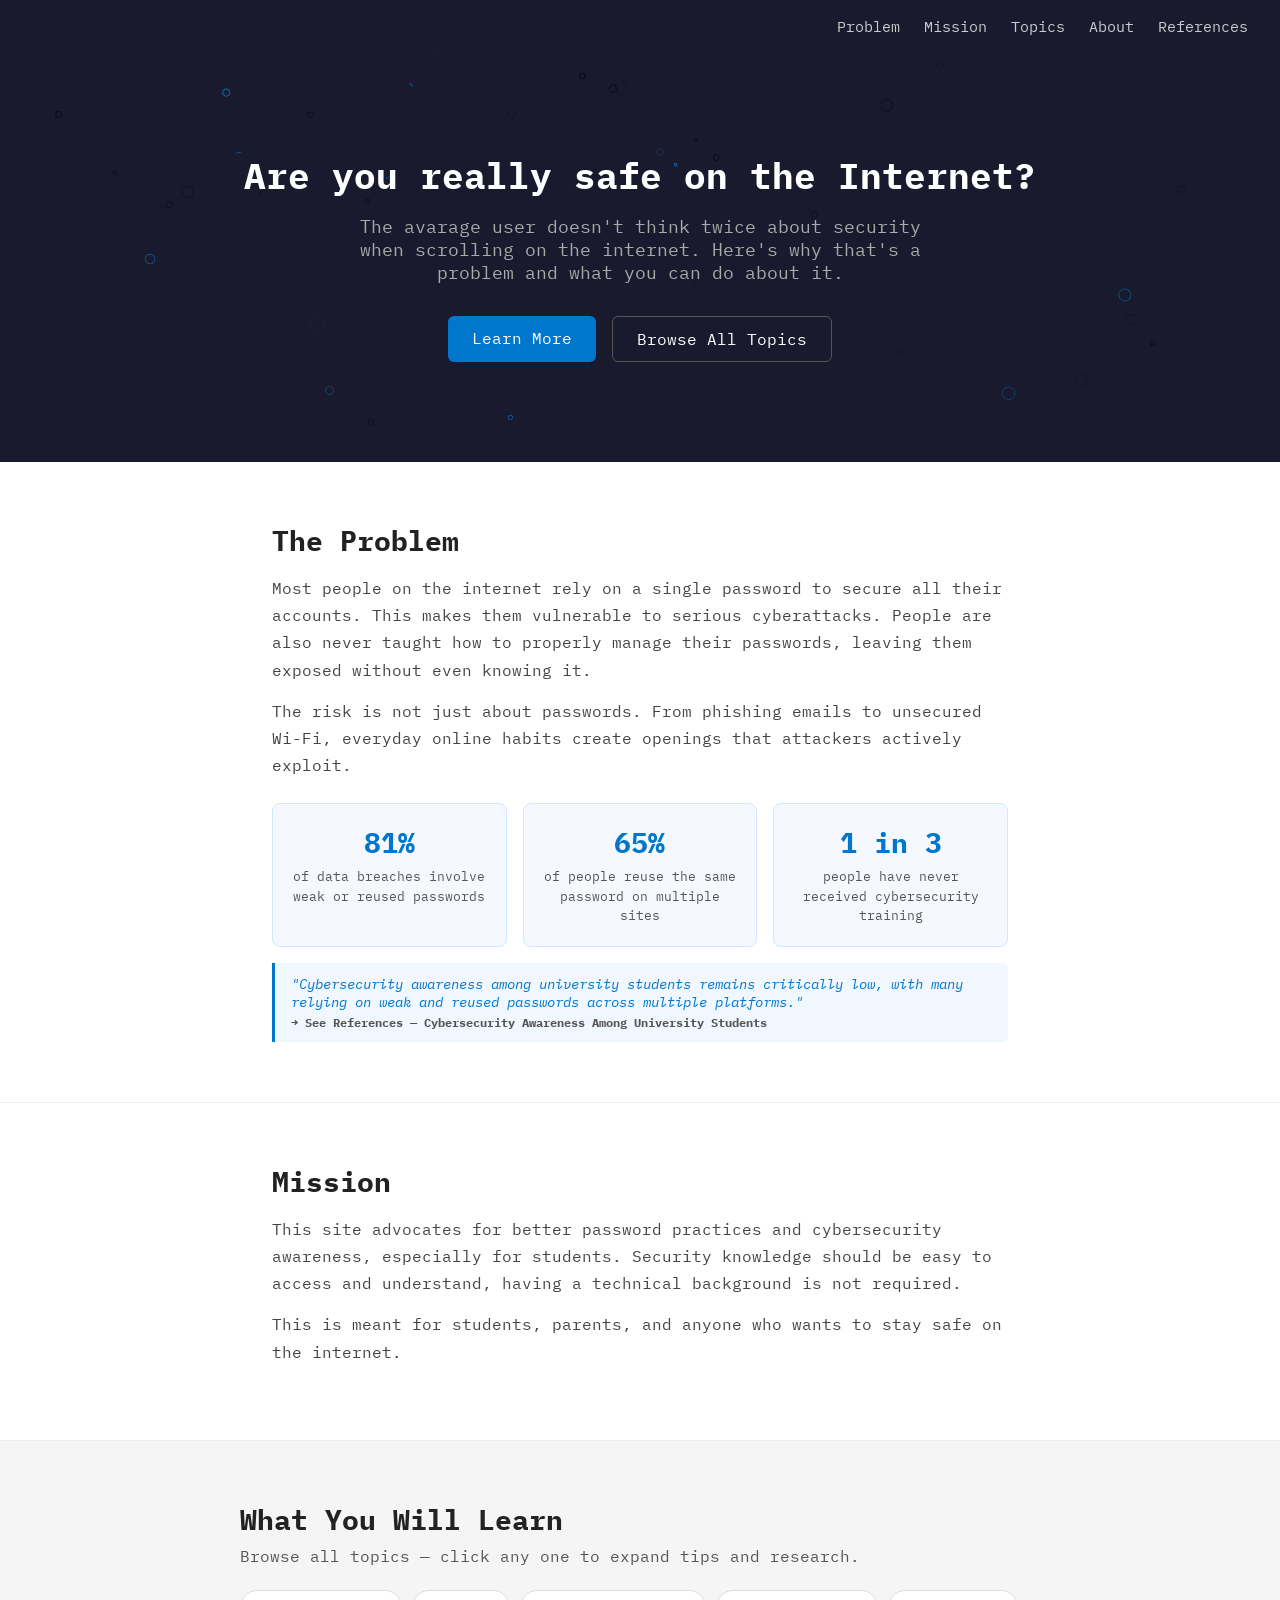
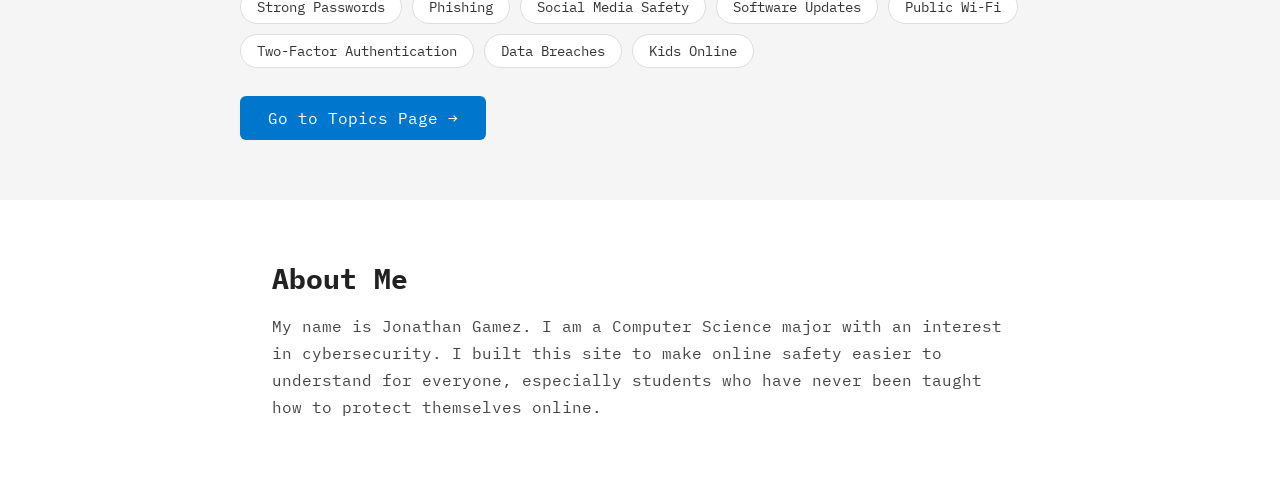
==== index.html @ 67e5fc2c "first commit" ====
<!DOCTYPE html>
<html lang="en">
<head>
  <meta charset="UTF-8" />
  <meta name="viewport" content="width=device-width, initial-scale=1.0" />
  <title>Cybersecurity Awareness</title>
  <link rel="stylesheet" href="style.css" />
</head>
<body>

  <nav>
    <a class="logo" href="index.html"></a>
    <ul>
      <li><a href="#problem">Problem</a></li>
      <li><a href="#mission">Mission</a></li>
      <li><a href="topics.html">Topics</a></li>
      <li><a href="#about">About</a></li>
      <li><a href="references.html">References</a></li>
    </ul>
  </nav>

  <div class="hero">
    <div class="hero-canvas-wrap">
      <canvas id="canvas-particles"></canvas>
    </div>
    <div class="hero-content">
      <h1>Are you really safe on the Internet?</h1>
      <p>The avarage user doesn't think twice about security when scrolling on the internet. Here's why that's a problem and what you can do about it.</p>
      <div class="hero-buttons">
        <a class="btn-primary" href="#problem">Learn More</a>
        <a class="btn-secondary" href="topics.html">Browse All Topics</a>
      </div>
    </div>
  </div>

  <section id="problem">
    <h2>The Problem</h2>
    <p>
      Most people on the internet rely on a single password to secure all their accounts.
      This makes them vulnerable to serious cyberattacks. People are also never taught
      how to properly manage their passwords, leaving them exposed without even knowing it.
    </p>
    <p>
      The risk is not just about passwords. From phishing emails to unsecured Wi-Fi,
      everyday online habits create openings that attackers actively exploit.
    </p>

    <div class="stat-grid">
      <div class="stat-card">
        <div class="num">81%</div>
        <div class="label">of data breaches involve weak or reused passwords</div>
      </div>
      <div class="stat-card">
        <div class="num">65%</div>
        <div class="label">of people reuse the same password on multiple sites</div>
      </div>
      <div class="stat-card">
        <div class="num">1 in 3</div>
        <div class="label">people have never received cybersecurity training</div>
      </div>
    </div>

    <a class="cite-quote" href="references.html">
      "Cybersecurity awareness among university students remains critically low, with many relying on weak and reused passwords across multiple platforms."
      <span>&#8594; See References &mdash; Cybersecurity Awareness Among University Students</span>
    </a>
  </section>

  <hr>

  <section id="mission">
    <h2>Mission</h2>
    <p>
      This site advocates for better password practices and cybersecurity awareness,
      especially for students. Security knowledge should be easy to access and
      understand, having a technical background is not required.
    </p>
    <p>
      This is meant for students, parents, and anyone who wants to stay safe on the internet.
    </p>
  </section>

  <hr>

  <div class="topics-preview">
    <div class="topics-preview-inner">
      <h2>What You Will Learn</h2>
      <p>Browse all topics — click any one to expand tips and research.</p>
      <div class="topic-chips">
        <span class="chip">Strong Passwords</span>
        <span class="chip">Phishing</span>
        <span class="chip">Social Media Safety</span>
        <span class="chip">Software Updates</span>
        <span class="chip">Public Wi-Fi</span>
        <span class="chip">Two-Factor Authentication</span>
        <span class="chip">Data Breaches</span>
        <span class="chip">Kids Online</span>
      </div>
      <a class="btn-topics" href="topics.html">Go to Topics Page &rarr;</a>
    </div>
  </div>

  <section id="about">
    <h2>About Me</h2>
    <p>
      My name is Jonathan Gamez. I am a Computer Science major with an interest in
      cybersecurity. I built this site to make online safety easier to understand
      for everyone, especially students who have never been taught how to protect
      themselves online.
    </p>
  </section>


  <script src="main.js"></script>
</body>
</html>
---- style.css ----
@import url('https://fonts.googleapis.com/css2?family=IBM+Plex+Mono:wght@400;500;700&display=swap');

* {
  margin: 0;
  padding: 0;
  box-sizing: border-box;
}

body {
  font-family: 'IBM Plex Mono', monospace;
  color: #222;
  background-color: #fff;
}

/* ── Navigation ── */
nav {
  background-color: #1a1a2e;
  padding: 16px 32px;
  display: flex;
  justify-content: space-between;
  align-items: center;
  position: sticky;
  top: 0;
  z-index: 100;
}

nav .logo {
  color: #fff;
  font-size: 20px;
  font-weight: bold;
  text-decoration: none;
}

nav ul {
  list-style: none;
  display: flex;
  gap: 24px;
}

nav ul a {
  color: #ccc;
  text-decoration: none;
  font-size: 15px;
}

nav ul a:hover { color: #fff; }
nav ul a.active { color: #fff; border-bottom: 2px solid #0077cc; padding-bottom: 2px; }

/* ── Hero ── */
.hero {
  background-color: #1a1a2e;
  color: #fff;
  text-align: center;
  padding: 100px 32px;
  position: relative;
  overflow: hidden;
}

.hero-canvas-wrap {
  position: absolute;
  top: 0; left: 0;
  width: 100%;
  height: 100%;
  pointer-events: none;
}

#canvas-particles {
  display: block;
}

.hero-content {
  position: relative;
  z-index: 2;
}

.hero h1 {
  font-size: 36px;
  margin-bottom: 16px;
}

.hero p {
  font-size: 18px;
  color: #aaa;
  max-width: 600px;
  margin: 0 auto 32px;
}

.hero-buttons {
  display: flex;
  gap: 16px;
  justify-content: center;
  flex-wrap: wrap;
}

.btn-primary {
  background-color: #0077cc;
  color: #fff;
  padding: 12px 24px;
  border-radius: 6px;
  text-decoration: none;
  font-size: 16px;
}

.btn-secondary {
  background-color: transparent;
  color: #fff;
  padding: 12px 24px;
  border-radius: 6px;
  text-decoration: none;
  font-size: 16px;
  border: 1px solid #555;
}

.btn-secondary:hover { border-color: #fff; }

/* ── Sections ── */
section {
  padding: 60px 32px;
  max-width: 800px;
  margin: 0 auto;
}

section h2 { font-size: 28px; margin-bottom: 16px; }
section p { font-size: 16px; line-height: 1.7; color: #444; margin-bottom: 14px; }

hr { border: none; border-top: 1px solid #eee; }

/* ── Clickable Quote ── */
.cite-quote {
  display: block;
  background-color: #f0f7ff;
  border-left: 3px solid #0077cc;
  border-radius: 0 6px 6px 0;
  padding: 12px 16px;
  margin-top: 16px;
  font-size: 14px;
  color: #0077cc;
  text-decoration: none;
  font-style: italic;
  transition: background-color 0.2s;
}

.cite-quote:hover { background-color: #daeeff; text-decoration: underline; }

.cite-quote span {
  font-style: normal;
  font-weight: bold;
  font-size: 12px;
  display: block;
  margin-top: 4px;
  color: #555;
}

/* ── Stat Grid ── */
.stat-grid {
  display: grid;
  grid-template-columns: repeat(auto-fit, minmax(180px, 1fr));
  gap: 16px;
  margin-top: 24px;
}

.stat-card {
  background: #f5f9ff;
  border: 1px solid #d0e8ff;
  border-radius: 8px;
  padding: 20px;
  text-align: center;
}

.stat-card .num { font-size: 28px; font-weight: bold; color: #0077cc; }
.stat-card .label { font-size: 13px; color: #555; margin-top: 6px; line-height: 1.5; }

/* ── Topics Preview ── */
.topics-preview {
  background-color: #f5f5f5;
  padding: 60px 32px;
}

.topics-preview-inner { max-width: 800px; margin: 0 auto; }
.topics-preview h2 { font-size: 28px; margin-bottom: 8px; }
.topics-preview p { font-size: 16px; color: #555; margin-bottom: 24px; }

.topic-chips { display: flex; flex-wrap: wrap; gap: 10px; margin-bottom: 28px; }

.chip {
  background: #fff;
  border: 1px solid #ddd;
  border-radius: 99px;
  padding: 7px 16px;
  font-size: 14px;
  color: #333;
}

.btn-topics {
  display: inline-block;
  background-color: #0077cc;
  color: #fff;
  padding: 12px 28px;
  border-radius: 6px;
  text-decoration: none;
  font-size: 16px;
}

/* ── Topics Page ── */
.page-header {
  background-color: #1a1a2e;
  color: #fff;
  padding: 48px 32px;
  text-align: center;
}

.page-header h1 { font-size: 32px; margin-bottom: 12px; }
.page-header p { font-size: 16px; color: #aaa; max-width: 560px; margin: 0 auto; }

.topics-main {
  max-width: 780px;
  margin: 48px auto;
  padding: 0 24px 64px;
}

.topicList { display: flex; flex-direction: column; gap: 12px; }

.listItem {
  background: #fff;
  border: 1px solid #e5e5e5;
  border-radius: 10px;
  padding: 20px 24px;
  cursor: pointer;
  transition: border-color 0.2s;
  overflow: hidden;
}

.listItem:hover { border-color: #0077cc; }
.listItem.expanded { border-color: #0077cc; border-width: 2px; }

.item-header {
  display: flex;
  align-items: center;
  gap: 14px;
}

.item-icon {
  width: 40px;
  height: 40px;
  border-radius: 8px;
  background-color: #e8f4fd;
  display: flex;
  align-items: center;
  justify-content: center;
  font-size: 20px;
  flex-shrink: 0;
}

.item-title { font-size: 17px; font-weight: bold; color: #1a1a2e; flex: 1; }

.item-arrow { font-size: 18px; color: #0077cc; transition: transform 0.3s; }
.listItem.expanded .item-arrow { transform: rotate(180deg); }

.item-body {
  display: none;
  margin-top: 16px;
  padding-top: 16px;
  border-top: 1px solid #eee;
}

.listItem.expanded .item-body { display: block; }

.item-body p { font-size: 15px; color: #444; line-height: 1.7; margin-bottom: 12px; }

.item-body ul { padding-left: 20px; margin-bottom: 12px; }
.item-body ul li { font-size: 15px; color: #444; line-height: 1.8; }

/* ── References Page ── */
.refs-main { max-width: 800px; margin: 0 auto; padding: 48px 32px; }

.refs-main h2 {
  font-size: 20px;
  margin-bottom: 24px;
  padding-bottom: 10px;
  border-bottom: 1px solid #ddd;
}

.reference-entry {
  margin-bottom: 28px;
  padding-bottom: 28px;
  border-bottom: 1px solid #eee;
}

.reference-entry:last-child { border-bottom: none; }

.ref-title { font-size: 15px; font-weight: bold; color: #222; margin-bottom: 4px; line-height: 1.5; }
.ref-authors { font-size: 14px; color: #444; margin-bottom: 2px; }
.ref-journal { font-size: 14px; color: #666; font-style: italic; margin-bottom: 8px; }
.ref-note { font-size: 13px; color: #666; line-height: 1.6; margin-bottom: 8px; }

.ref-link { font-size: 13px; color: #0077cc; text-decoration: none; }
.ref-link:hover { text-decoration: underline; }

.notice {
  border-left: 3px solid #ccc;
  padding: 10px 14px;
  margin-bottom: 32px;
  font-size: 13px;
  color: #666;
  line-height: 1.6;
}

.notice strong { color: #333; }

/* ── Footer ── */
footer {
  background-color: #1a1a2e;
  color: #aaa;
  text-align: center;
  padding: 24px;
  font-size: 14px;
}
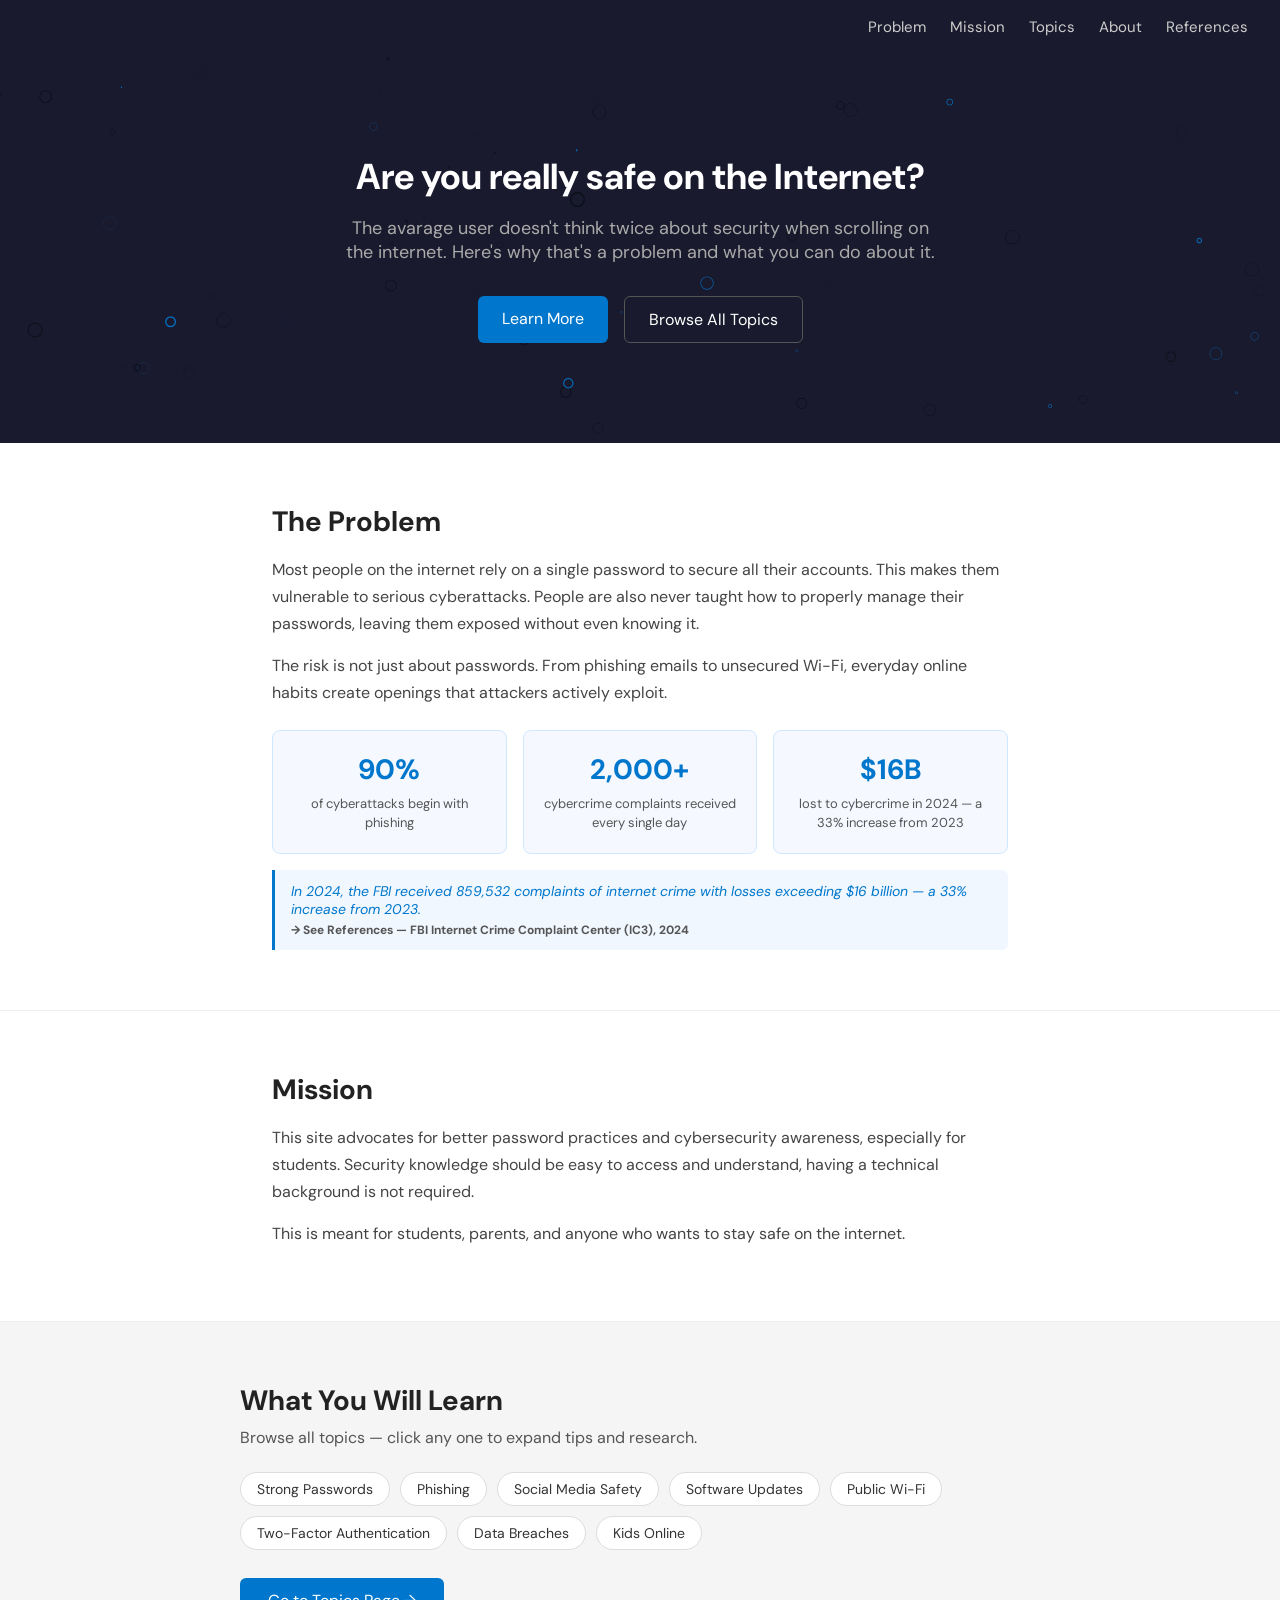
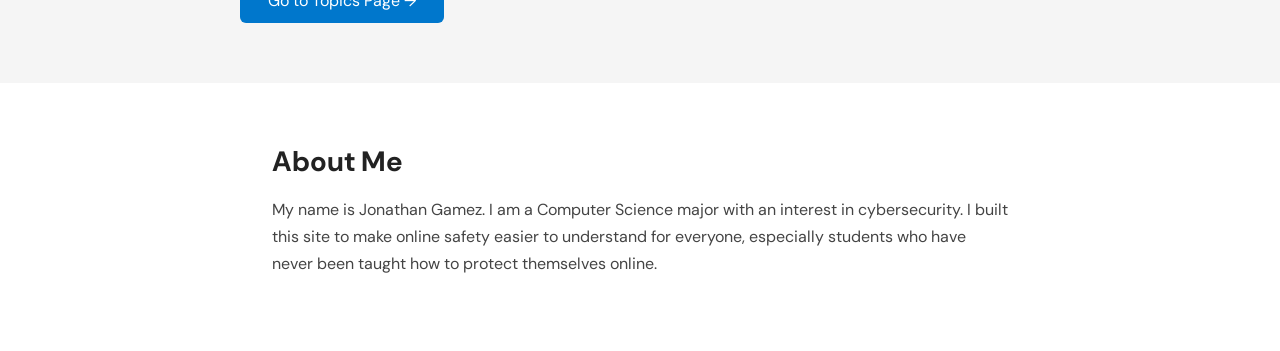
==== commit a7381009: "update references and topic content" ====
--- a/index.html
+++ b/index.html
@@ -46,24 +46,24 @@
     </p>
 
     <div class="stat-grid">
-      <div class="stat-card">
-        <div class="num">81%</div>
-        <div class="label">of data breaches involve weak or reused passwords</div>
-      </div>
-      <div class="stat-card">
-        <div class="num">65%</div>
-        <div class="label">of people reuse the same password on multiple sites</div>
-      </div>
-      <div class="stat-card">
-        <div class="num">1 in 3</div>
-        <div class="label">people have never received cybersecurity training</div>
-      </div>
-    </div>
+  <div class="stat-card">
+    <div class="num">90%</div>
+    <div class="label">of cyberattacks begin with phishing</div>
+  </div>
+  <div class="stat-card">
+    <div class="num">2,000+</div>
+    <div class="label">cybercrime complaints received every single day</div>
+  </div>
+  <div class="stat-card">
+    <div class="num">$16B</div>
+    <div class="label">lost to cybercrime in 2024 — a 33% increase from 2023</div>
+  </div>
+</div>
 
     <a class="cite-quote" href="references.html">
-      "Cybersecurity awareness among university students remains critically low, with many relying on weak and reused passwords across multiple platforms."
-      <span>&#8594; See References &mdash; Cybersecurity Awareness Among University Students</span>
-    </a>
+  In 2024, the FBI received 859,532 complaints of internet crime with losses exceeding $16 billion — a 33% increase from 2023.
+  <span>&#8594; See References &mdash; FBI Internet Crime Complaint Center (IC3), 2024</span>
+</a>
   </section>
 
   <hr>
--- a/style.css
+++ b/style.css
@@ -1,4 +1,4 @@
-@import url('https://fonts.googleapis.com/css2?family=IBM+Plex+Mono:wght@400;500;700&display=swap');
+@import url('https://fonts.googleapis.com/css2?family=DM+Sans:wght@400;500;700&display=swap');
 
 * {
   margin: 0;
@@ -7,7 +7,7 @@
 }
 
 body {
-  font-family: 'IBM Plex Mono', monospace;
+  font-family: 'DM Sans', sans-serif;
   color: #222;
   background-color: #fff;
 }
@@ -220,18 +220,17 @@
 
 .topicList { display: flex; flex-direction: column; gap: 12px; }
 
+/* Collapsed card */
 .listItem {
   background: #fff;
   border: 1px solid #e5e5e5;
   border-radius: 10px;
   padding: 20px 24px;
   cursor: pointer;
-  transition: border-color 0.2s;
-  overflow: hidden;
-}
-
-.listItem:hover { border-color: #0077cc; }
-.listItem.expanded { border-color: #0077cc; border-width: 2px; }
+  transition: border-color 0.2s, box-shadow 0.2s;
+}
+
+.listItem:hover { border-color: #0077cc; box-shadow: 0 2px 12px rgba(0,119,204,0.08); }
 
 .item-header {
   display: flex;
@@ -251,24 +250,111 @@
   flex-shrink: 0;
 }
 
-.item-title { font-size: 17px; font-weight: bold; color: #1a1a2e; flex: 1; }
-
+.item-title { font-size: 17px; font-weight: 700; color: #1a1a2e; flex: 1; }
 .item-arrow { font-size: 18px; color: #0077cc; transition: transform 0.3s; }
-.listItem.expanded .item-arrow { transform: rotate(180deg); }
-
-.item-body {
+
+/* ── Fullscreen overlay ── */
+.topic-overlay {
   display: none;
-  margin-top: 16px;
-  padding-top: 16px;
-  border-top: 1px solid #eee;
-}
-
-.listItem.expanded .item-body { display: block; }
-
-.item-body p { font-size: 15px; color: #444; line-height: 1.7; margin-bottom: 12px; }
-
-.item-body ul { padding-left: 20px; margin-bottom: 12px; }
-.item-body ul li { font-size: 15px; color: #444; line-height: 1.8; }
+  position: fixed;
+  inset: 0;
+  z-index: 200;
+  background: rgba(10, 15, 30, 0.55);
+  backdrop-filter: blur(3px);
+  align-items: center;
+  justify-content: center;
+  padding: 24px;
+}
+
+.topic-overlay.active { display: flex; }
+
+.overlay-card {
+  background: #fff;
+  border-radius: 16px;
+  width: 100%;
+  max-width: 1100px;
+  max-height: 92vh;
+  overflow-y: auto;
+  padding: 48px 56px;
+  position: relative;
+  animation: overlayIn 0.3s ease;
+}
+
+@keyframes overlayIn {
+  from { opacity: 0; transform: translateY(20px) scale(0.97); }
+  to   { opacity: 1; transform: translateY(0) scale(1); }
+}
+
+.overlay-close {
+  position: absolute;
+  top: 20px;
+  right: 24px;
+  font-size: 24px;
+  background: none;
+  border: none;
+  cursor: pointer;
+  color: #888;
+  line-height: 1;
+}
+
+.overlay-close:hover { color: #222; }
+
+.overlay-header {
+  display: flex;
+  align-items: center;
+  gap: 16px;
+  margin-bottom: 28px;
+}
+
+.overlay-icon {
+  width: 52px;
+  height: 52px;
+  border-radius: 12px;
+  background-color: #e8f4fd;
+  display: flex;
+  align-items: center;
+  justify-content: center;
+  font-size: 26px;
+  flex-shrink: 0;
+}
+
+.overlay-title { font-size: 24px; font-weight: 700; color: #1a1a2e; }
+
+.overlay-body {
+  display: grid;
+  grid-template-columns: 1fr 1fr;
+  gap: 32px;
+  align-items: start;
+}
+
+.overlay-body.no-image { grid-template-columns: 1fr; }
+
+.overlay-text p { font-size: 15px; color: #444; line-height: 1.75; margin-bottom: 14px; }
+.overlay-text ul { padding-left: 20px; margin-bottom: 14px; }
+.overlay-text ul li { font-size: 15px; color: #444; line-height: 1.8; margin-bottom: 4px; }
+
+.overlay-image img {
+  width: 100%;
+  border-radius: 10px;
+  object-fit: cover;
+}
+
+.overlay-image .img-placeholder {
+  width: 100%;
+  aspect-ratio: 4/3;
+  background: #f0f7ff;
+  border: 2px dashed #b0d4f1;
+  border-radius: 10px;
+  display: flex;
+  flex-direction: column;
+  align-items: center;
+  justify-content: center;
+  color: #88b8d8;
+  font-size: 13px;
+  gap: 8px;
+}
+
+.overlay-image .img-placeholder span { font-size: 32px; }
 
 /* ── References Page ── */
 .refs-main { max-width: 800px; margin: 0 auto; padding: 48px 32px; }
